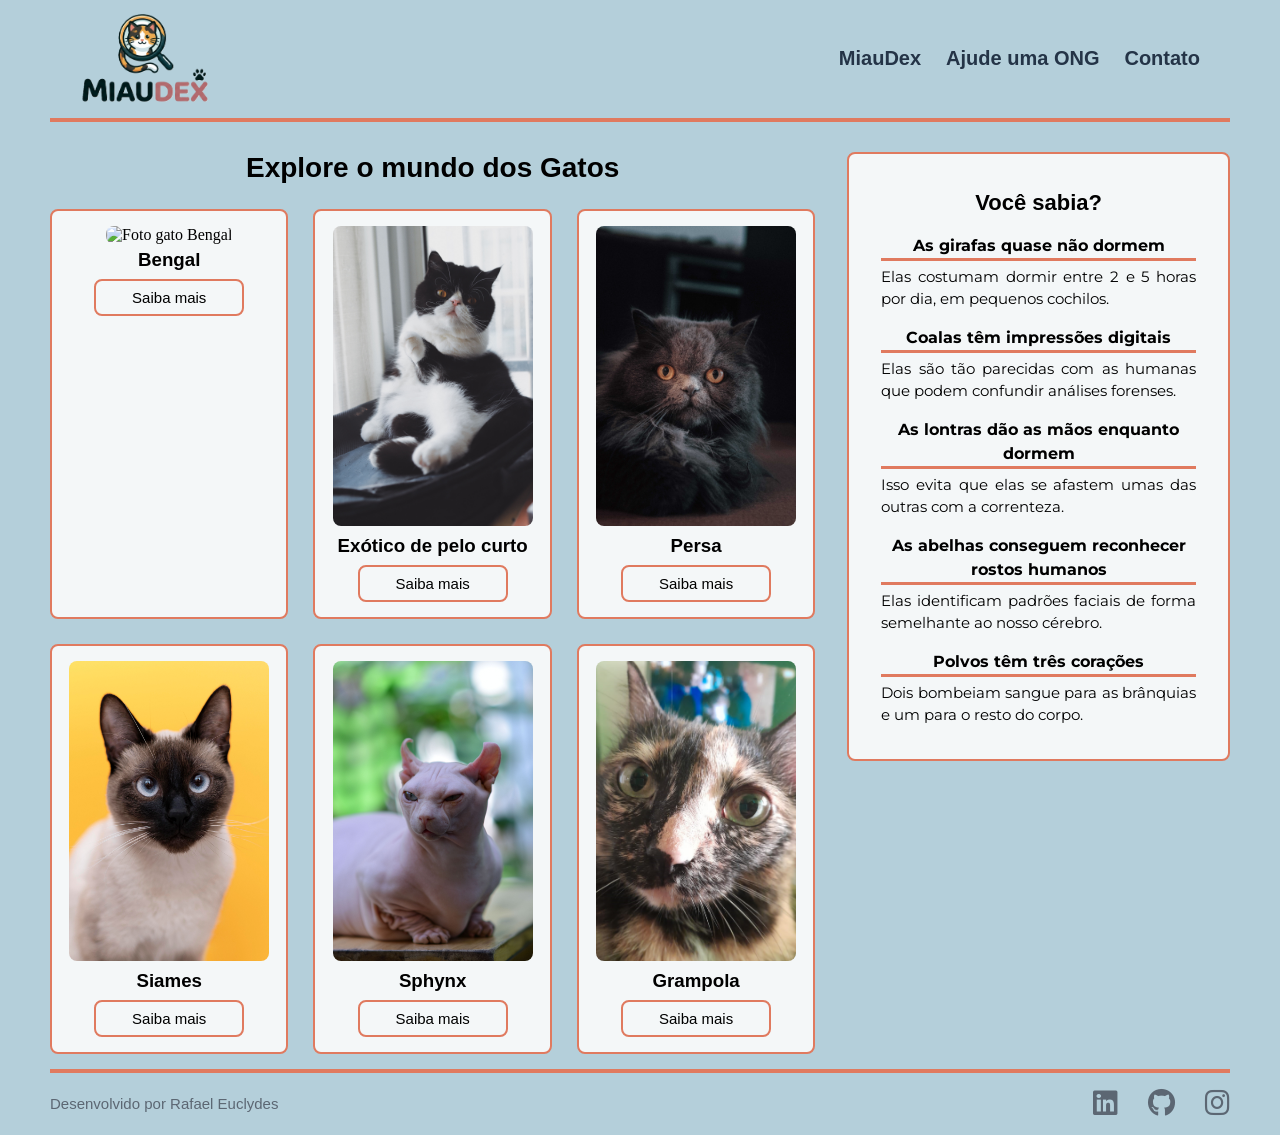
==== pages/index.html @ abc09273 "feat: add footer with social medias" ====
<!doctype html>
<html lang="pt=BR">
  <head>
    <meta charset="UTF-8" />
    <meta name="viewport" content="width=device-width, initial-scale=1.0" />
    <title>MiauDex</title>

    <link
      rel="shortcut icon"
      href="../assets/favicon_miaudex.png"
      type="image/png"
    />
    <link rel="stylesheet" href="../css/main.css" />
    <link
      rel="stylesheet"
      href="https://cdnjs.cloudflare.com/ajax/libs/font-awesome/6.7.2/css/all.min.css"
    />
  </head>
  <body>
    <header class="cabecalho">
      <a href="">
        <img src="../assets/logo_miaudex.png" alt="Loco da Miaudex" />
      </a>
      <nav class="menu">
        <a href="">MiauDex</a>
        <a href="">Ajude uma ONG</a>
        <a href="">Contato</a>
      </nav>
    </header>

    <div class="conteudo">
      <main class="principal">
        <h1 class="titulo-principal">Explore o mundo dos Gatos</h1>
        <div class="cartoes">
          <article class="cartao">
            <img src="../assets/bengal.jpg" alt="Foto gato Bengal" />
            <h3>Bengal</h3>
            <button class="btn">Saiba mais</button>
            <div id="informacoes"></div>
          </article>
          <article class="cartao">
            <img src="../assets/exotic.jpg" alt="" />
            <h3>Exótico de pelo curto</h3>
            <button class="btn">Saiba mais</button>
            <div id="informacoes"></div>
          </article>
          <article class="cartao">
            <img src="../assets/persa.jpg" alt="" />
            <h3>Persa</h3>
            <button class="btn">Saiba mais</button>
            <div id="informacoes"></div>
          </article>
          <article class="cartao">
            <img src="../assets/siames.jpg" alt="" />
            <h3>Siames</h3>
            <button class="btn">Saiba mais</button>
            <div id="informacoes"></div>
          </article>
          <article class="cartao">
            <img src="../assets/sphynx.jpg" alt="" />
            <h3>Sphynx</h3>
            <button class="btn">Saiba mais</button>
            <div id="informacoes"></div>
          </article>
          <article class="cartao">
            <img src="../assets/gramps.jpeg" alt="" />
            <h3>Grampola</h3>
            <button class="btn">Saiba mais</button>
            <div id="informacoes"></div>
          </article>
        </div>
      </main>

      <aside class="lateral">
        <div class="caixa">
          <h2>Você sabia?</h2>
          <ul>
            <li>
              <span class="destaque">As girafas quase não dormem</span>
              <p>
                Elas costumam dormir entre 2 e 5 horas por dia, em pequenos
                cochilos.
              </p>
            </li>
            <li>
              <span class="destaque">Coalas têm impressões digitais</span>
              <p>
                Elas são tão parecidas com as humanas que podem confundir
                análises forenses.
              </p>
            </li>
            <li>
              <span class="destaque"
                >As lontras dão as mãos enquanto dormem</span
              >
              <p>
                Isso evita que elas se afastem umas das outras com a correnteza.
              </p>
            </li>
            <li>
              <span class="destaque"
                >As abelhas conseguem reconhecer rostos humanos</span
              >
              <p>
                Elas identificam padrões faciais de forma semelhante ao nosso
                cérebro.
              </p>
            </li>
            <li>
              <span class="destaque">Polvos têm três corações</span>
              <p>
                Dois bombeiam sangue para as brânquias e um para o resto do
                corpo.
              </p>
            </li>
          </ul>
        </div>
      </aside>
    </div>

    <footer class="rodape">
      <p>Desenvolvido por Rafael Euclydes</p>
      <div class="icones">
        <a
          href="https://www.linkedin.com/in/rafael-euclydes-299212254"
          target="_blank"
          ><i class="fa-brands fa-linkedin"></i
        ></a>
        <a href="https://github.com/rafaeuclydes" target="_blank"
          ><i class="fa-brands fa-github"></i
        ></a>
        <a href="https://www.instagram.com/rafa_euclydes/" target="_blank"
          ><i class="fa-brands fa-instagram"></i
        ></a>
      </div>
    </footer>
  </body>
</html>
---- css/main.css ----
@import "./base/reset.css";
@import "./base/variables.css";

@import "./layout/header.css";
@import "./layout/grid.css";
@import "./layout/footer.css";

@import "./components/button.css";
@import "./components/card.css";
@import "./components/box.css";
@import "./components/tag.css";
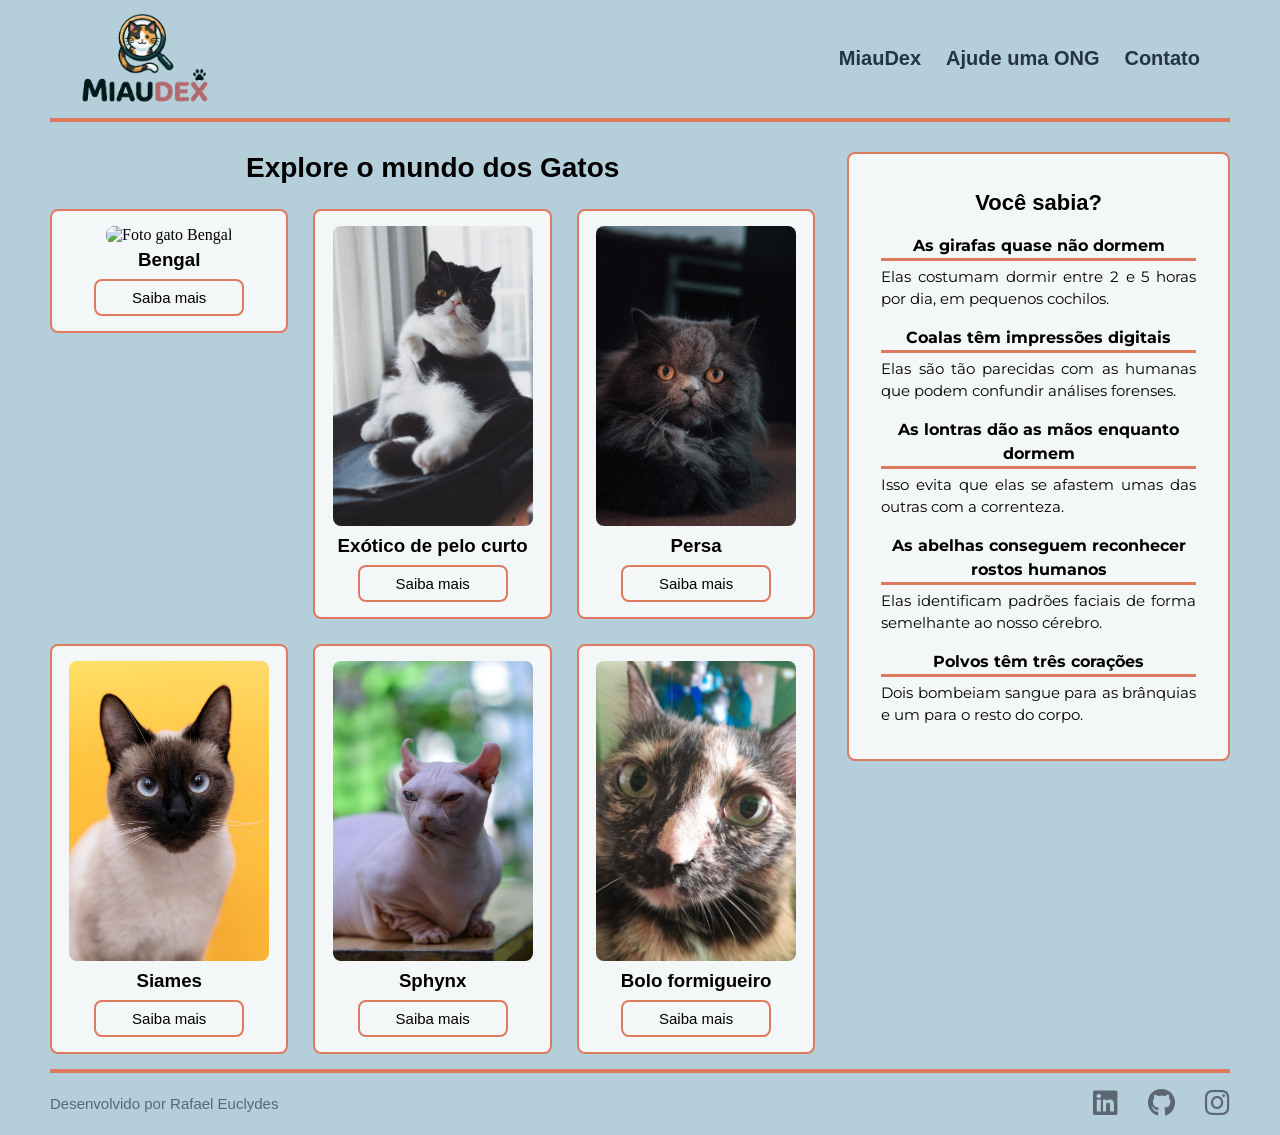
==== commit 9b2b6e6e: "feat: add header, card and footer components with contact and ONG pages" ====
--- a/pages/index.html
+++ b/pages/index.html
@@ -15,62 +15,62 @@
       rel="stylesheet"
       href="https://cdnjs.cloudflare.com/ajax/libs/font-awesome/6.7.2/css/all.min.css"
     />
+    <script type="module" src="../js/components/site-header.js"></script>
+    <script type="module" src="../js/components/site-footer.js"></script>
+    <script type="module" src="../js/components/site-card.js"></script>
   </head>
   <body>
-    <header class="cabecalho">
-      <a href="">
-        <img src="../assets/logo_miaudex.png" alt="Loco da Miaudex" />
-      </a>
-      <nav class="menu">
-        <a href="">MiauDex</a>
-        <a href="">Ajude uma ONG</a>
-        <a href="">Contato</a>
-      </nav>
-    </header>
+    <site-header></site-header>
 
     <div class="conteudo">
       <main class="principal">
         <h1 class="titulo-principal">Explore o mundo dos Gatos</h1>
         <div class="cartoes">
-          <article class="cartao">
-            <img src="../assets/bengal.jpg" alt="Foto gato Bengal" />
-            <h3>Bengal</h3>
-            <button class="btn">Saiba mais</button>
-            <div id="informacoes"></div>
-          </article>
-          <article class="cartao">
-            <img src="../assets/exotic.jpg" alt="" />
-            <h3>Exótico de pelo curto</h3>
-            <button class="btn">Saiba mais</button>
-            <div id="informacoes"></div>
-          </article>
-          <article class="cartao">
-            <img src="../assets/persa.jpg" alt="" />
-            <h3>Persa</h3>
-            <button class="btn">Saiba mais</button>
-            <div id="informacoes"></div>
-          </article>
-          <article class="cartao">
-            <img src="../assets/siames.jpg" alt="" />
-            <h3>Siames</h3>
-            <button class="btn">Saiba mais</button>
-            <div id="informacoes"></div>
-          </article>
-          <article class="cartao">
-            <img src="../assets/sphynx.jpg" alt="" />
-            <h3>Sphynx</h3>
-            <button class="btn">Saiba mais</button>
-            <div id="informacoes"></div>
-          </article>
-          <article class="cartao">
-            <img src="../assets/gramps.jpeg" alt="" />
-            <h3>Grampola</h3>
-            <button class="btn">Saiba mais</button>
-            <div id="informacoes"></div>
-          </article>
-        </div>
-      </main>
+          <site-card
+            imagem="../assets/image/bengal.jpg"
+            alt="Foto gato Bengal"
+            titulo="Bengal"
+            botao="Saiba mais"
+          >
+          </site-card>
+          <site-card
+            imagem="../assets/image/exotic.jpg"
+            alt="Foto gato Exótico de pelo curto"
+            titulo="Exótico de pelo curto"
+            botao="Saiba mais"
+          >
+          </site-card>
+          <site-card
+            imagem="../assets/image/persa.jpg"
+            alt="Foto gato Persa"
+            titulo="Persa"
+            botao="Saiba mais"
+          >
+          </site-card>
+          <site-card
+            imagem="../assets/image/siames.jpg"
+            alt="Foto gato Siames"
+            titulo="Siames"
+            botao="Saiba mais"
+          >
+          </site-card>
+          <site-card
+            imagem="../assets/image/sphynx.jpg"
+            alt="Foto gato Sphynx"
+            titulo="Sphynx"
+            botao="Saiba mais"
+          >
+          </site-card>
+          <site-card
+            imagem="../assets/image/gramps.jpeg"
+            alt="Foto gato Bolo formigueiro"
+            titulo="Bolo formigueiro"
+            botao="Saiba mais"
+          >
+          </site-card>
+        </main>
 
+          
       <aside class="lateral">
         <div class="caixa">
           <h2>Você sabia?</h2>
@@ -118,21 +118,6 @@
       </aside>
     </div>
 
-    <footer class="rodape">
-      <p>Desenvolvido por Rafael Euclydes</p>
-      <div class="icones">
-        <a
-          href="https://www.linkedin.com/in/rafael-euclydes-299212254"
-          target="_blank"
-          ><i class="fa-brands fa-linkedin"></i
-        ></a>
-        <a href="https://github.com/rafaeuclydes" target="_blank"
-          ><i class="fa-brands fa-github"></i
-        ></a>
-        <a href="https://www.instagram.com/rafa_euclydes/" target="_blank"
-          ><i class="fa-brands fa-instagram"></i
-        ></a>
-      </div>
-    </footer>
+    <site-footer></site-footer>
   </body>
 </html>
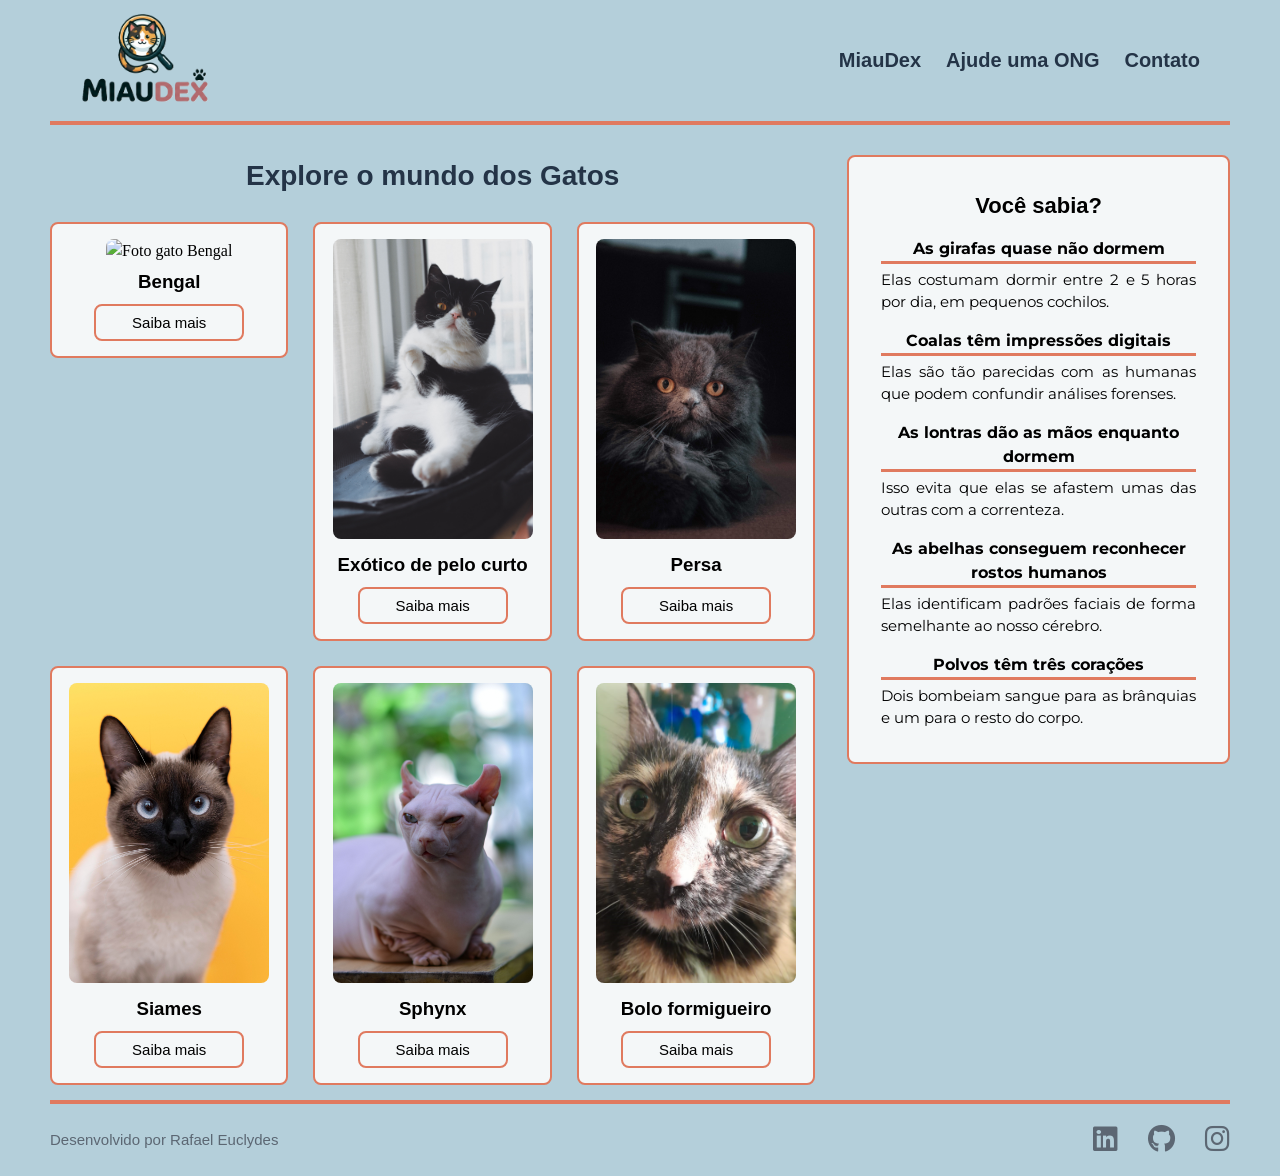
==== commit c0a53d0a: "feat: complete index, ONG and contact pages" ====
--- a/pages/index.html
+++ b/pages/index.html
@@ -7,17 +7,14 @@
 
     <link
       rel="shortcut icon"
-      href="../assets/favicon_miaudex.png"
+      href="./favicon_miaudex.png"
       type="image/png"
     />
     <link rel="stylesheet" href="../css/main.css" />
-    <link
-      rel="stylesheet"
-      href="https://cdnjs.cloudflare.com/ajax/libs/font-awesome/6.7.2/css/all.min.css"
-    />
-    <script type="module" src="../js/components/site-header.js"></script>
-    <script type="module" src="../js/components/site-footer.js"></script>
-    <script type="module" src="../js/components/site-card.js"></script>
+  
+    <script type="module" src="../js/components/site-header.js" defer></script>
+    <script type="module" src="../js/components/site-footer.js" defer></script>
+    <script type="module" src="../js/components/site-card.js" defer></script>
   </head>
   <body>
     <site-header></site-header>
--- a/css/main.css
+++ b/css/main.css
@@ -9,3 +9,6 @@
 @import "./components/card.css";
 @import "./components/box.css";
 @import "./components/tag.css";
+
+@import "./pages/ong.css";
+@import "./pages/contact.css";
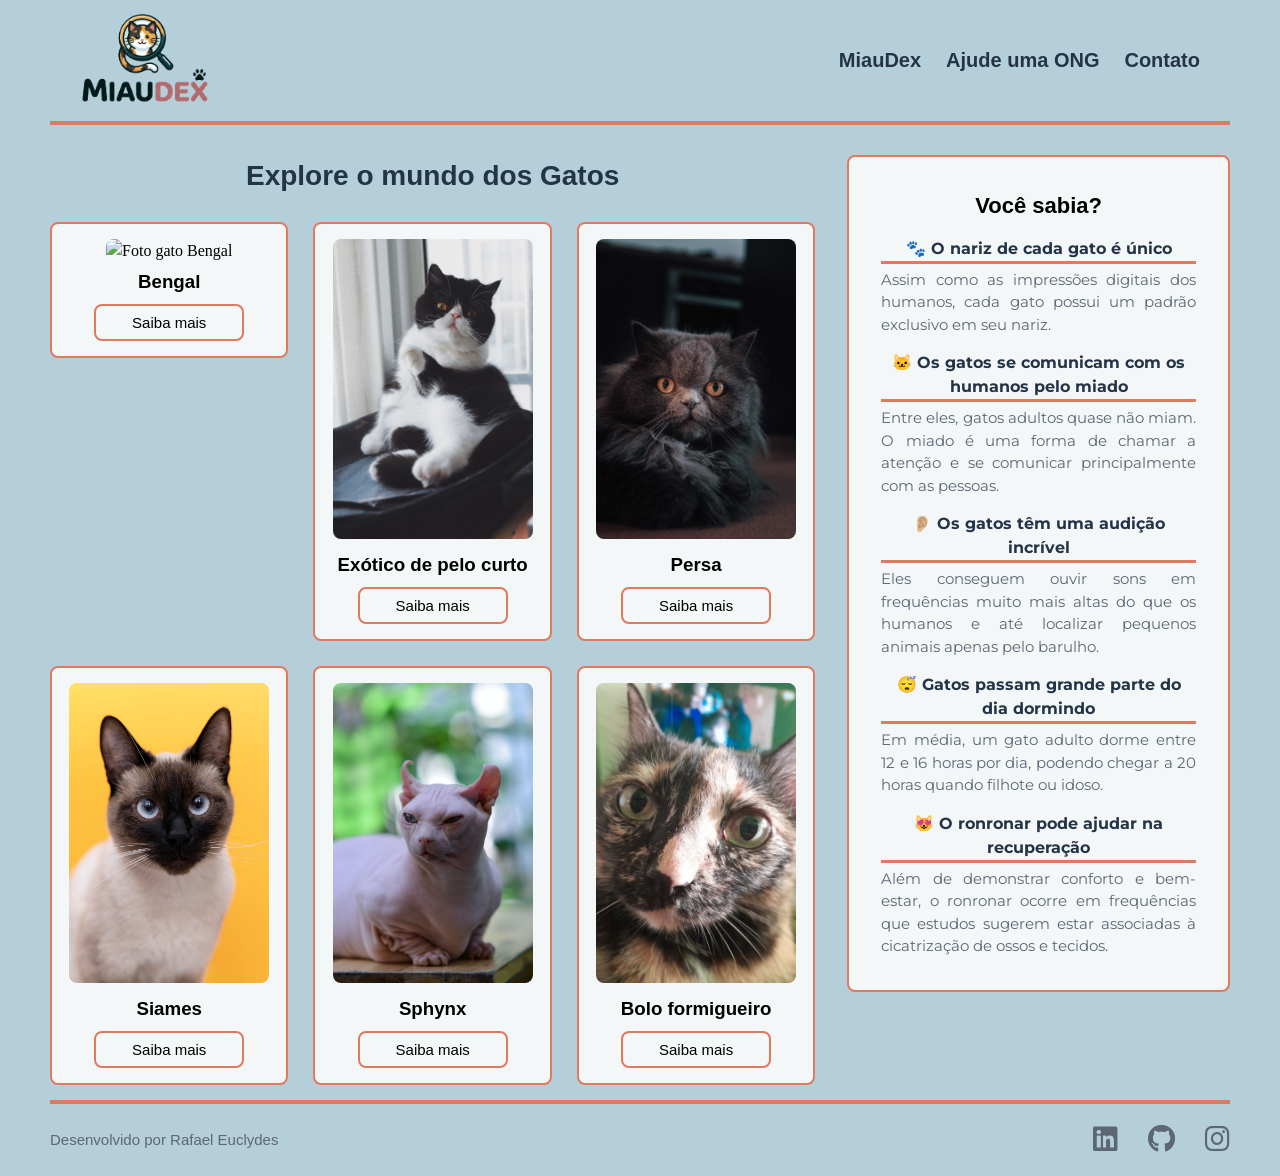
==== commit c2235233: "refactor: replace animal facts with cat facts" ====
--- a/pages/index.html
+++ b/pages/index.html
@@ -73,41 +73,37 @@
           <h2>Você sabia?</h2>
           <ul>
             <li>
-              <span class="destaque">As girafas quase não dormem</span>
+              <span class="destaque">🐾 O nariz de cada gato é único</span>
               <p>
-                Elas costumam dormir entre 2 e 5 horas por dia, em pequenos
-                cochilos.
+                Assim como as impressões digitais dos humanos, cada gato possui um padrão exclusivo em seu nariz.
               </p>
             </li>
             <li>
-              <span class="destaque">Coalas têm impressões digitais</span>
+              <span class="destaque">🐱 Os gatos se comunicam com os humanos pelo miado</span>
               <p>
-                Elas são tão parecidas com as humanas que podem confundir
-                análises forenses.
+                Entre eles, gatos adultos quase não miam. O miado é uma forma de chamar a atenção e se comunicar principalmente com as pessoas.
               </p>
             </li>
             <li>
               <span class="destaque"
-                >As lontras dão as mãos enquanto dormem</span
+                >👂🏼 Os gatos têm uma audição incrível</span
               >
               <p>
-                Isso evita que elas se afastem umas das outras com a correnteza.
+                Eles conseguem ouvir sons em frequências muito mais altas do que os humanos e até localizar pequenos animais apenas pelo barulho.
               </p>
             </li>
             <li>
               <span class="destaque"
-                >As abelhas conseguem reconhecer rostos humanos</span
+                >😴 Gatos passam grande parte do dia dormindo</span
               >
               <p>
-                Elas identificam padrões faciais de forma semelhante ao nosso
-                cérebro.
+                Em média, um gato adulto dorme entre 12 e 16 horas por dia, podendo chegar a 20 horas quando filhote ou idoso.
               </p>
             </li>
             <li>
-              <span class="destaque">Polvos têm três corações</span>
+              <span class="destaque">😻 O ronronar pode ajudar na recuperação</span>
               <p>
-                Dois bombeiam sangue para as brânquias e um para o resto do
-                corpo.
+                Além de demonstrar conforto e bem-estar, o ronronar ocorre em frequências que estudos sugerem estar associadas à cicatrização de ossos e tecidos.
               </p>
             </li>
           </ul>
--- a/css/main.css
+++ b/css/main.css
@@ -9,6 +9,6 @@
 @import "./components/card.css";
 @import "./components/box.css";
 @import "./components/tag.css";
+@import "./components/form.css";
 
 @import "./pages/ong.css";
-@import "./pages/contact.css";
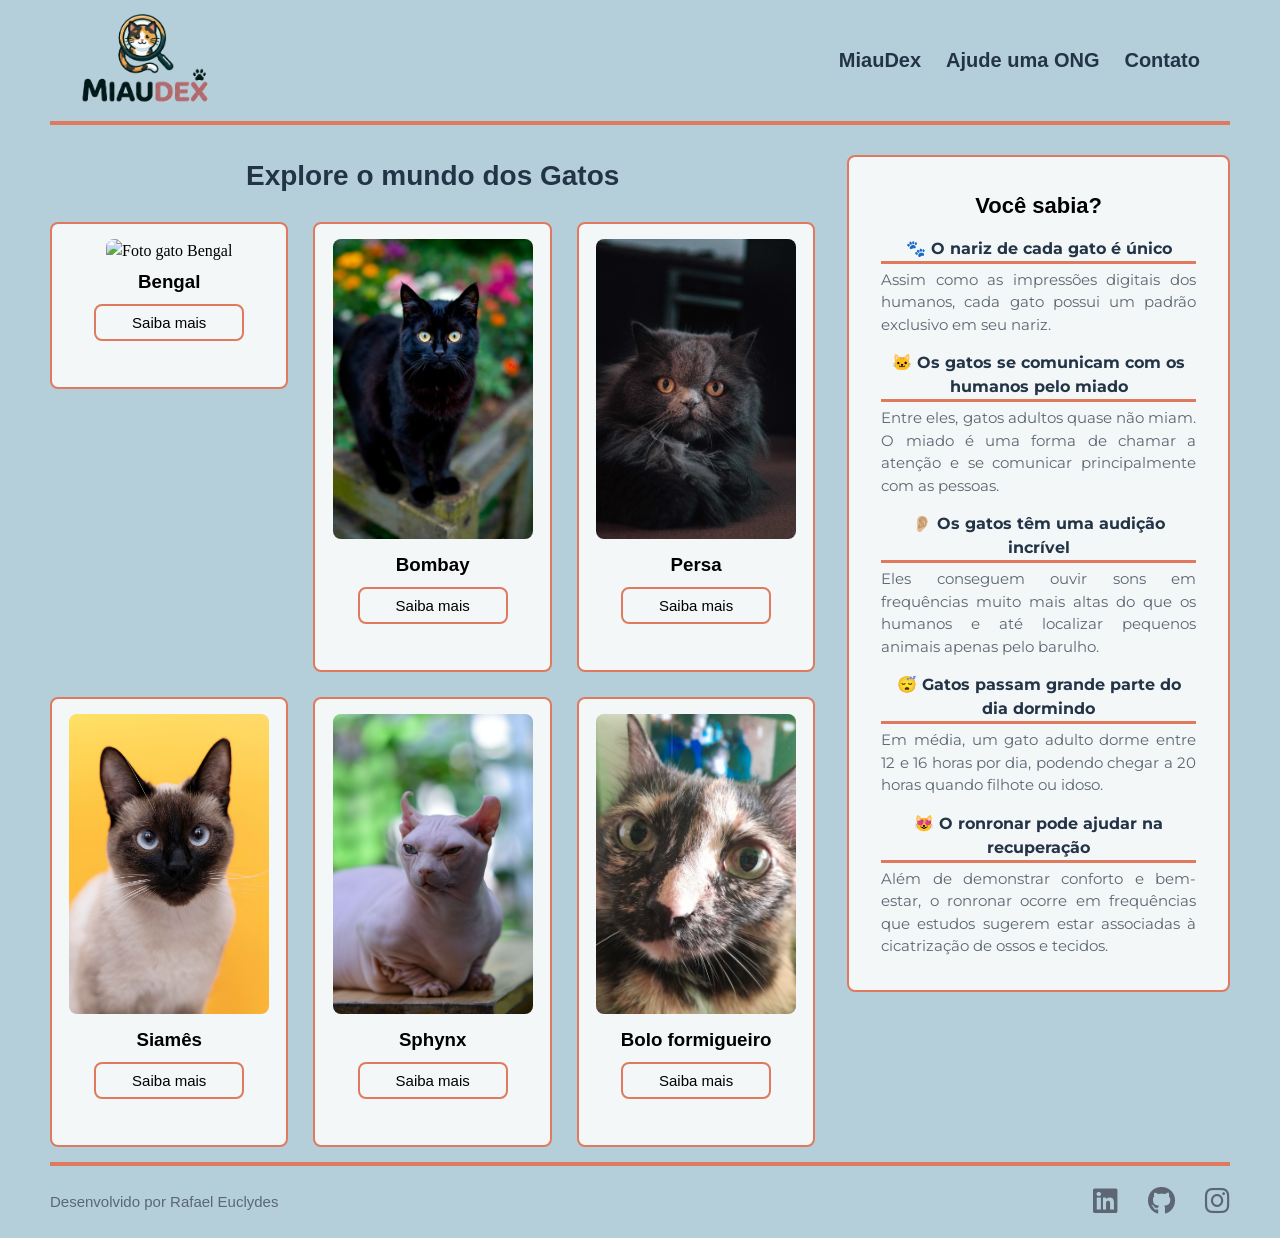
==== commit e225d00d: "feat: add breed info, contact and reusable site card" ====
--- a/pages/index.html
+++ b/pages/index.html
@@ -15,6 +15,7 @@
     <script type="module" src="../js/components/site-header.js" defer></script>
     <script type="module" src="../js/components/site-footer.js" defer></script>
     <script type="module" src="../js/components/site-card.js" defer></script>
+    <script type="module" src="../js/pages/main.js" defer></script>
   </head>
   <body>
     <site-header></site-header>
@@ -27,13 +28,15 @@
             imagem="../assets/image/bengal.jpg"
             alt="Foto gato Bengal"
             titulo="Bengal"
+            raca="Bengal"
             botao="Saiba mais"
           >
           </site-card>
           <site-card
-            imagem="../assets/image/exotic.jpg"
-            alt="Foto gato Exótico de pelo curto"
-            titulo="Exótico de pelo curto"
+            imagem="../assets/image/bombay.jpg"
+            alt="Foto gato Bombay"
+            titulo="Bombay"
+            raca="Bombay"
             botao="Saiba mais"
           >
           </site-card>
@@ -41,13 +44,15 @@
             imagem="../assets/image/persa.jpg"
             alt="Foto gato Persa"
             titulo="Persa"
+            raca="Persian"
             botao="Saiba mais"
           >
           </site-card>
           <site-card
             imagem="../assets/image/siames.jpg"
             alt="Foto gato Siames"
-            titulo="Siames"
+            titulo="Siamês"
+            raca="Siamese"
             botao="Saiba mais"
           >
           </site-card>
@@ -55,6 +60,7 @@
             imagem="../assets/image/sphynx.jpg"
             alt="Foto gato Sphynx"
             titulo="Sphynx"
+            raca="Sphynx"
             botao="Saiba mais"
           >
           </site-card>
@@ -62,7 +68,9 @@
             imagem="../assets/image/gramps.jpeg"
             alt="Foto gato Bolo formigueiro"
             titulo="Bolo formigueiro"
+            raca="Bolo"
             botao="Saiba mais"
+            
           >
           </site-card>
         </main>
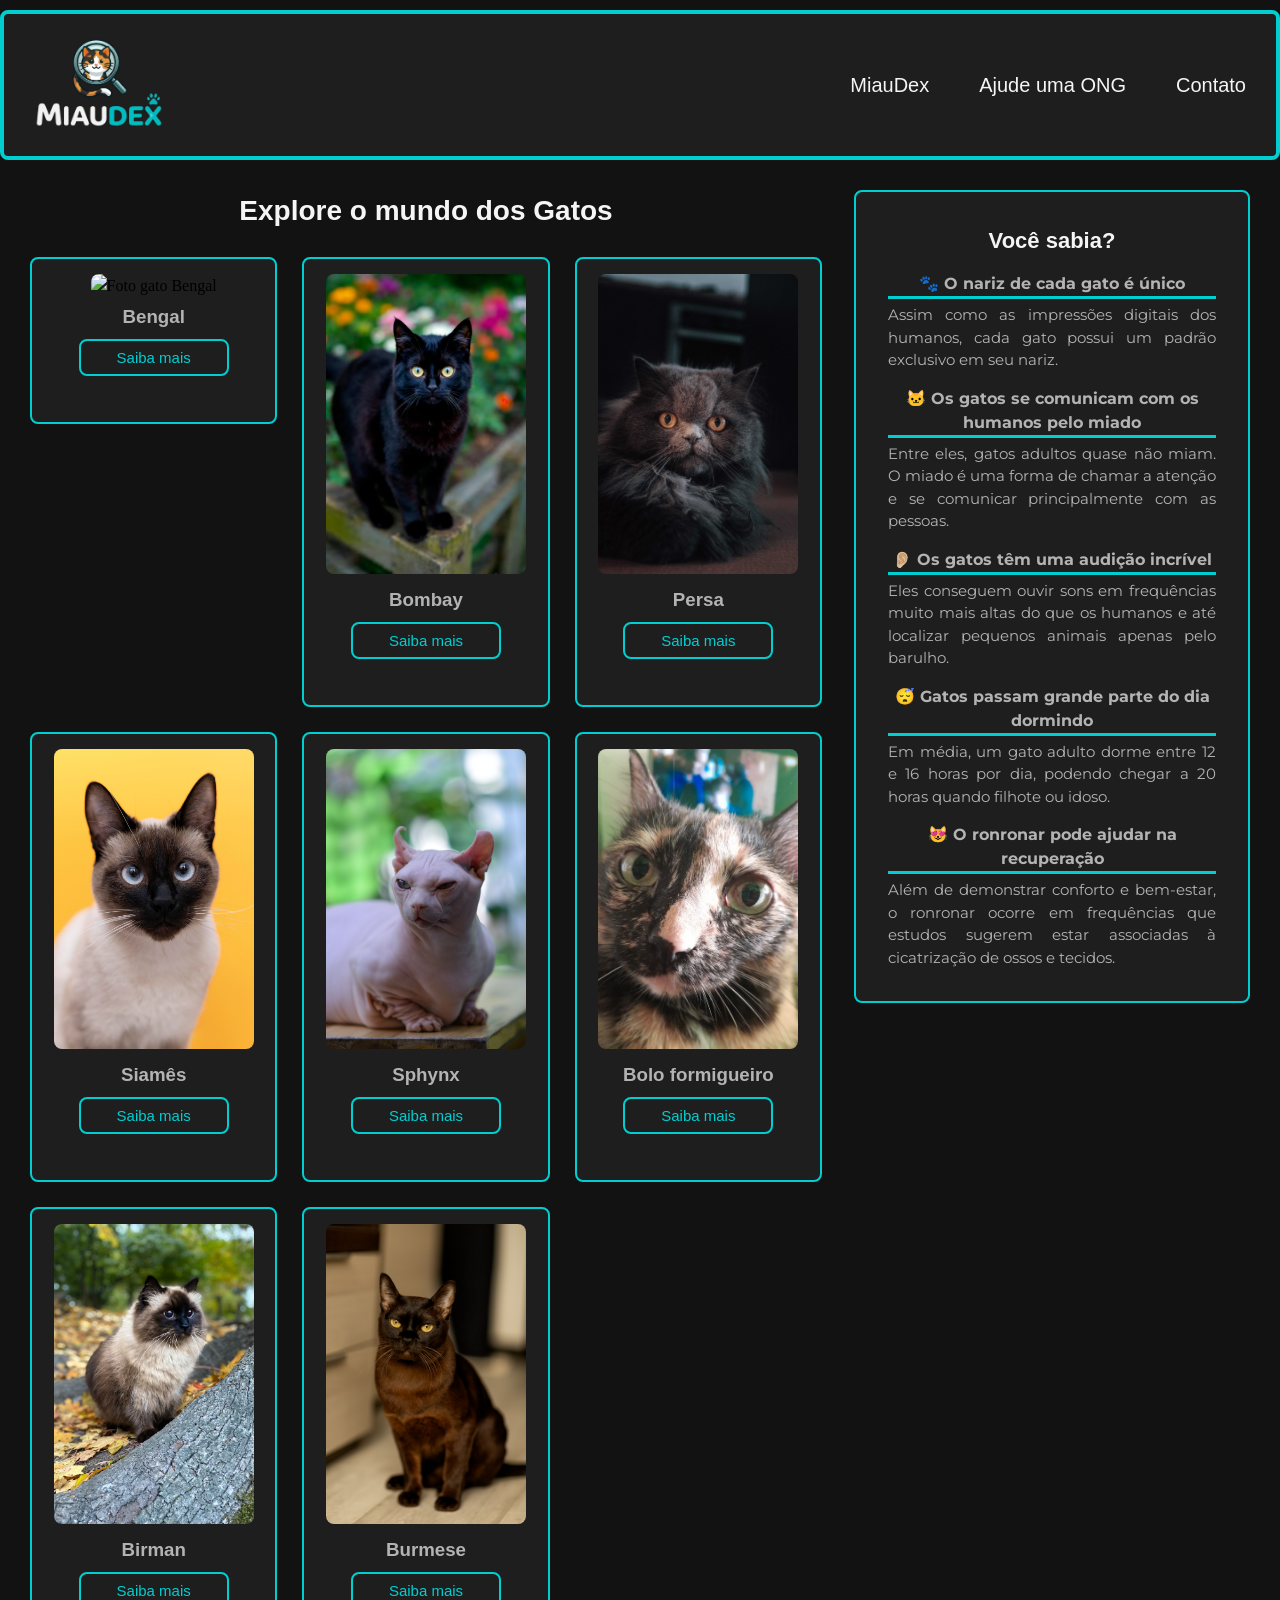
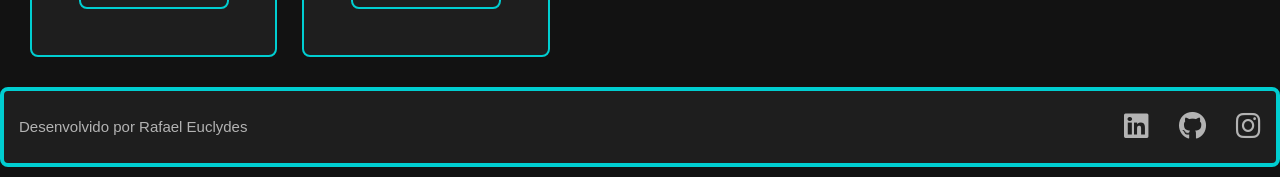
==== commit a3ccb5d6: "feat: redesign Miaudex visual identity and layout" ====
--- a/pages/index.html
+++ b/pages/index.html
@@ -70,9 +70,25 @@
             titulo="Bolo formigueiro"
             raca="Bolo"
             botao="Saiba mais"
-            
+          >
+          </site-card>             
+          <site-card  
+            imagem="../assets/image/birman.jpg"
+            alt="Foto gato Bolo formigueiro"
+            titulo="Birman"
+            raca="Birman"
+            botao="Saiba mais"
           >
           </site-card>
+          <site-card  
+            imagem="../assets/image/burmese.jpg"
+            alt="Foto gato Bolo formigueiro"
+            titulo="Burmese"
+            raca="Burmese"
+            botao="Saiba mais"
+          >
+          </site-card>
+         
         </main>
 
           
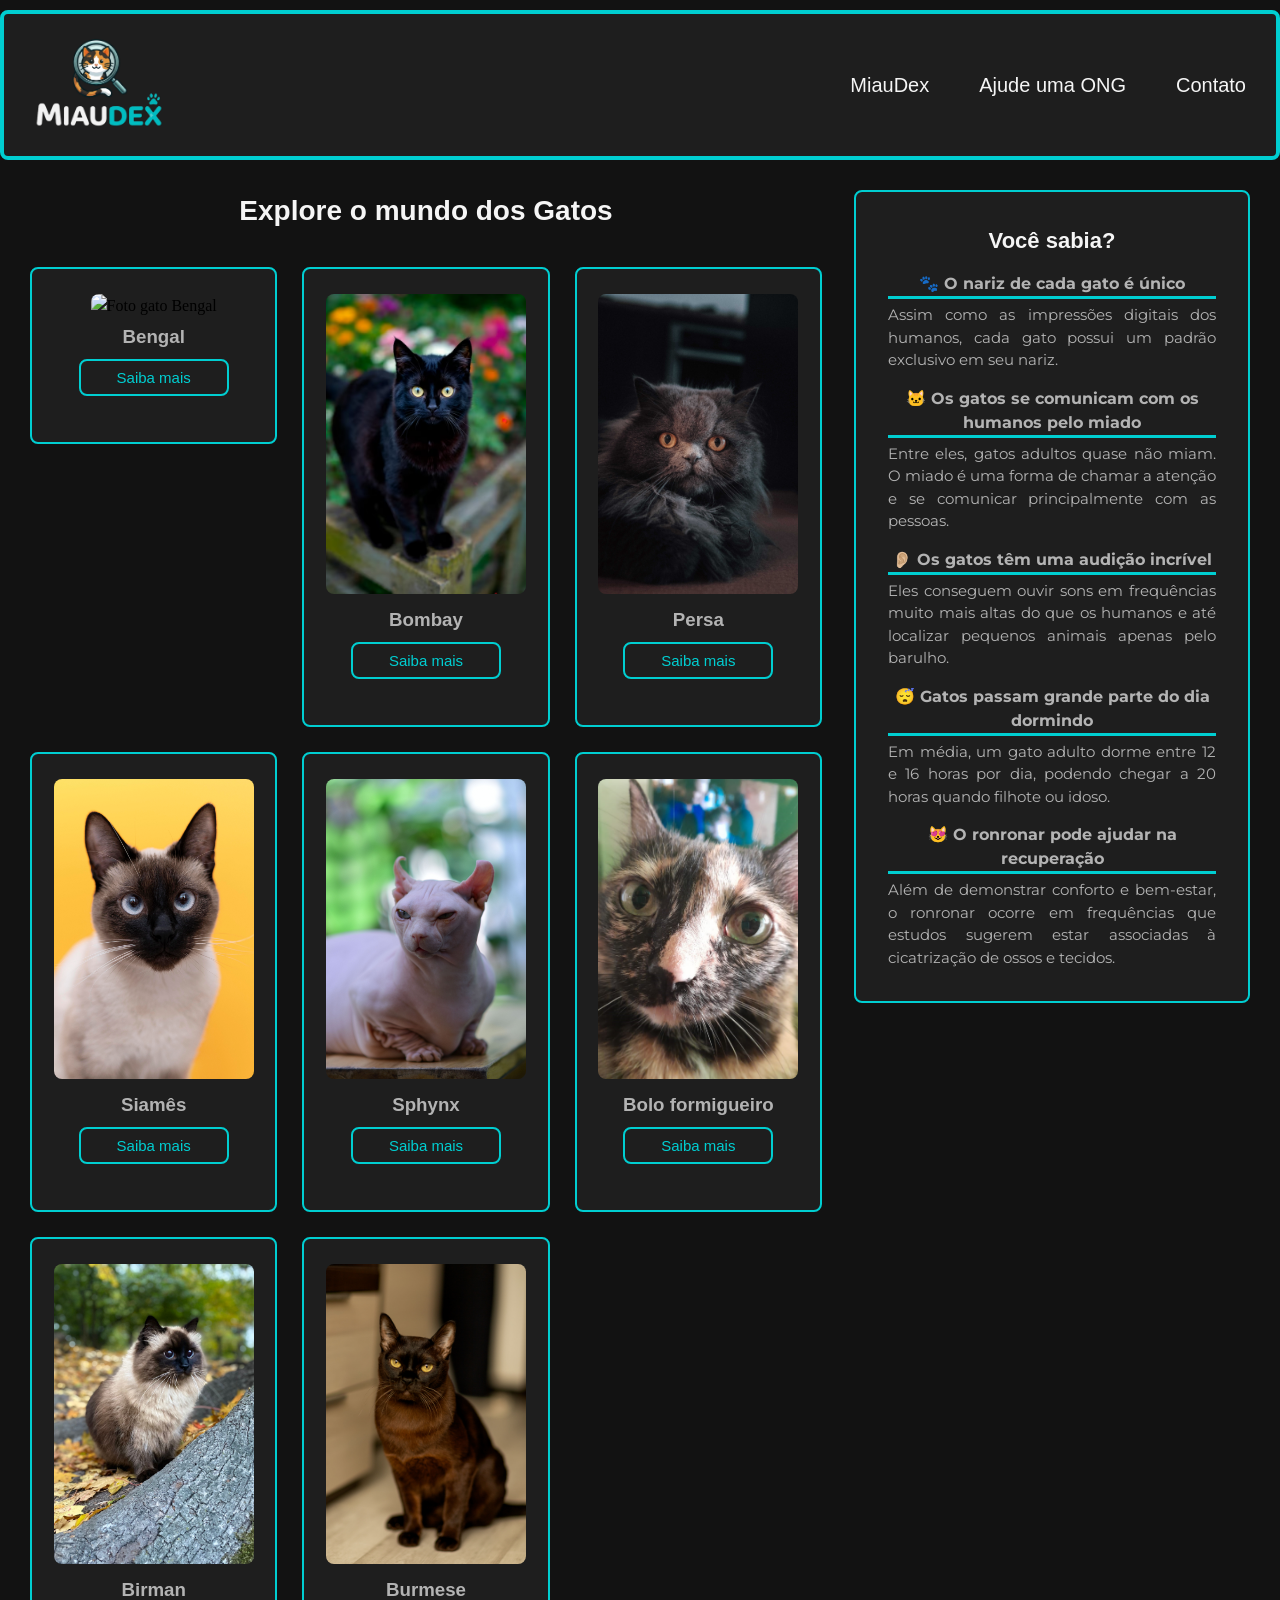
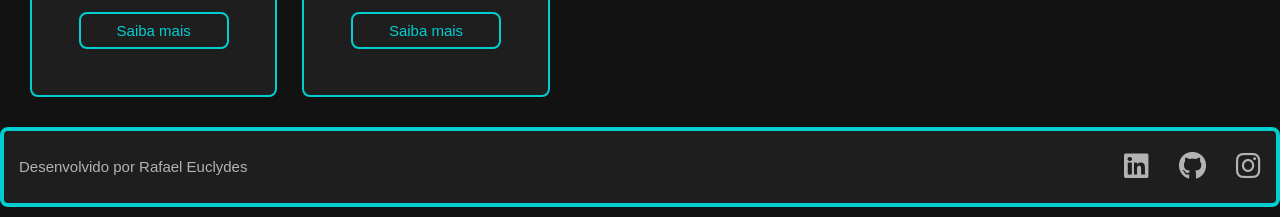
==== commit 1ba7d4f2: "style: refine UI components" ====
--- a/pages/index.html
+++ b/pages/index.html
@@ -50,7 +50,7 @@
           </site-card>
           <site-card
             imagem="../assets/image/siames.jpg"
-            alt="Foto gato Siames"
+            alt="Foto gato Siamês"
             titulo="Siamês"
             raca="Siamese"
             botao="Saiba mais"
@@ -74,7 +74,7 @@
           </site-card>             
           <site-card  
             imagem="../assets/image/birman.jpg"
-            alt="Foto gato Bolo formigueiro"
+            alt="Foto gato Birman"
             titulo="Birman"
             raca="Birman"
             botao="Saiba mais"
@@ -82,7 +82,7 @@
           </site-card>
           <site-card  
             imagem="../assets/image/burmese.jpg"
-            alt="Foto gato Bolo formigueiro"
+            alt="Foto gato Bolo Burmese"
             titulo="Burmese"
             raca="Burmese"
             botao="Saiba mais"
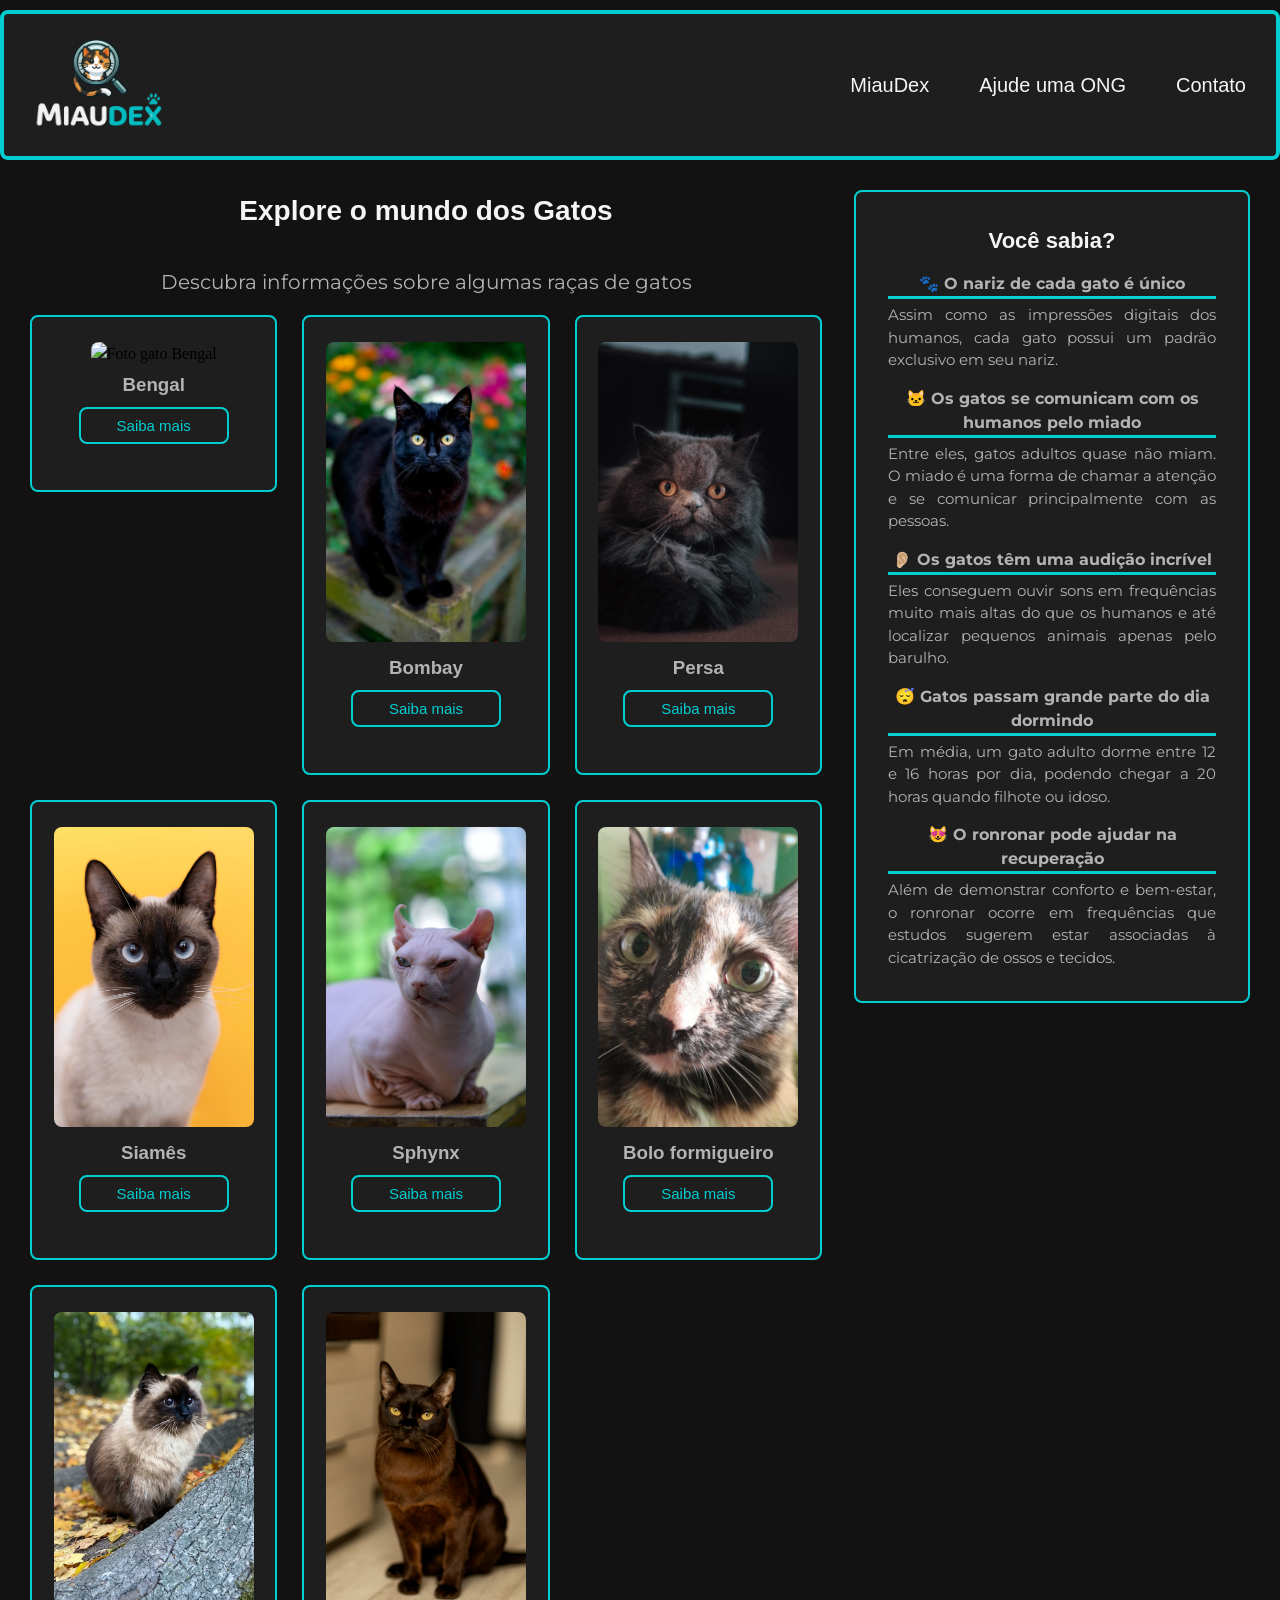
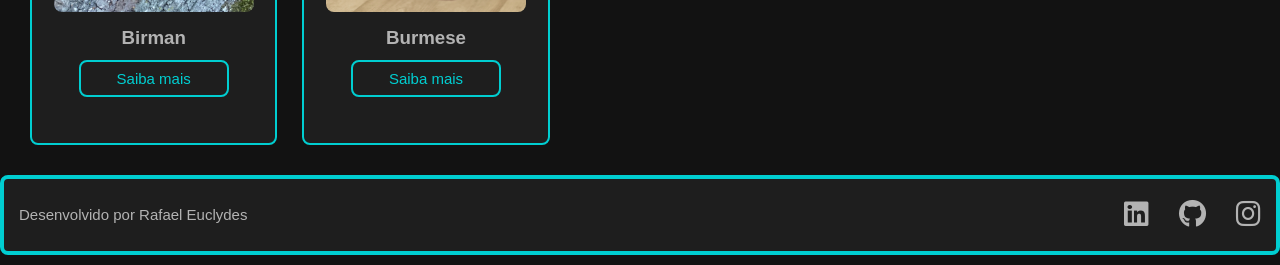
==== commit d69bd3c2: "feat: add homepage description" ====
--- a/pages/index.html
+++ b/pages/index.html
@@ -23,6 +23,7 @@
     <div class="conteudo">
       <main class="principal">
         <h1 class="titulo-principal">Explore o mundo dos Gatos</h1>
+        <p class="destaque2">Descubra informações sobre algumas raças de gatos</p>
         <div class="cartoes">
           <site-card
             imagem="../assets/image/bengal.jpg"
